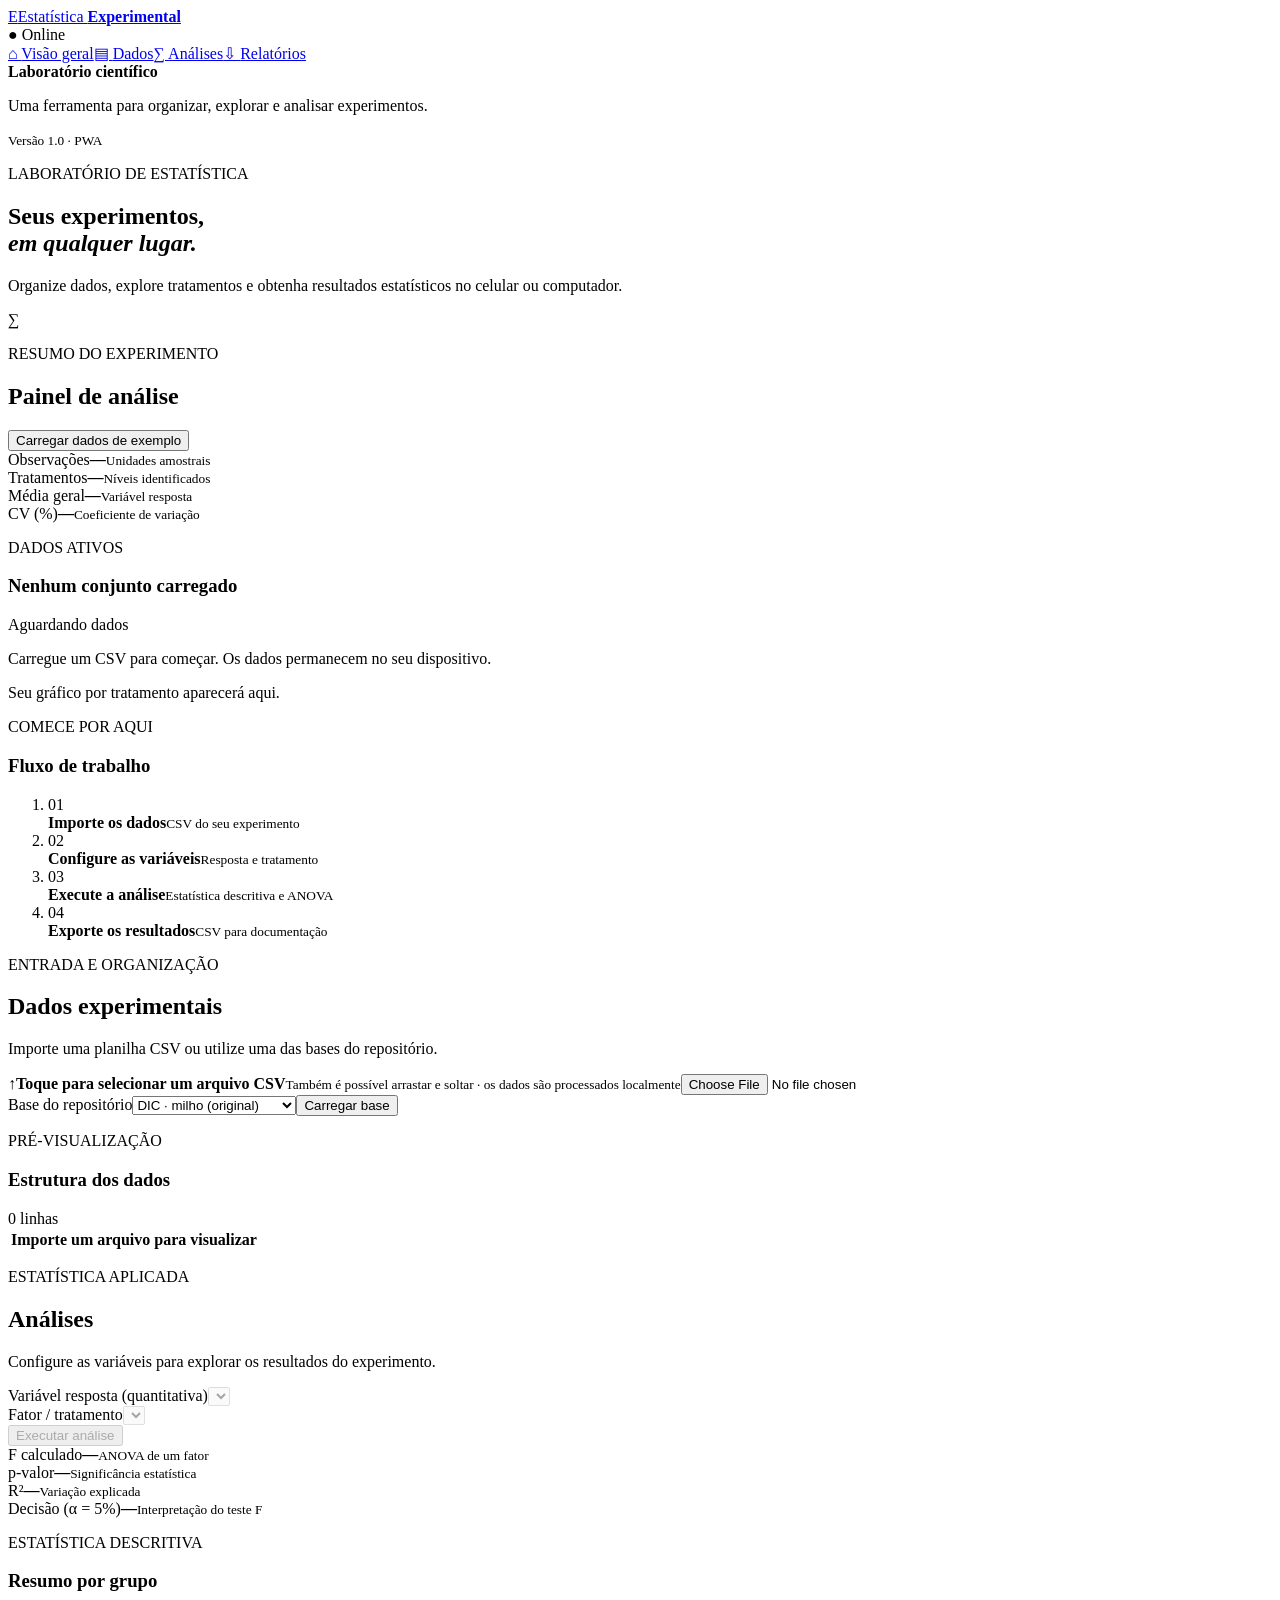
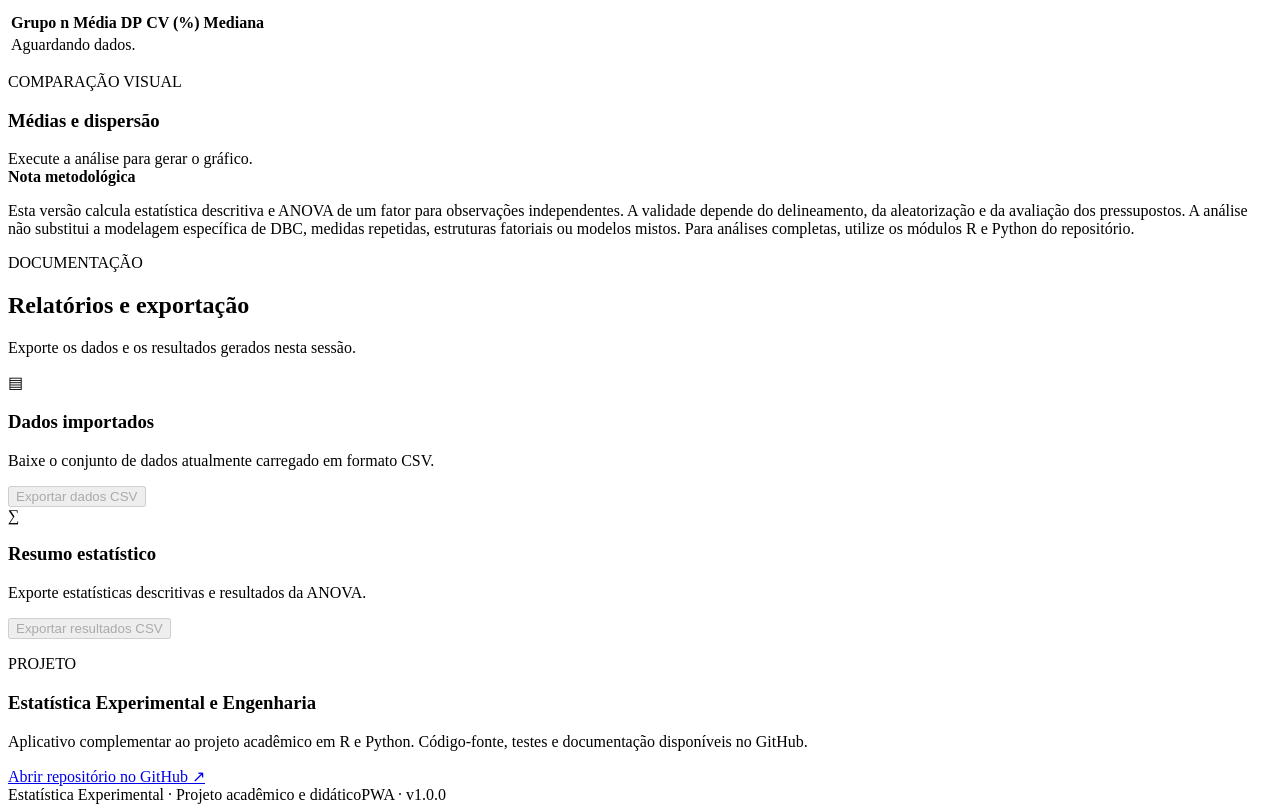
==== docs/app/index.html @ d33bf0b0 "feat(pwa): add Estatística Experimental mobile app" ====
<!doctype html>
<html lang="pt-BR">
<head>
<meta charset="utf-8"><meta name="viewport" content="width=device-width,initial-scale=1,viewport-fit=cover">
<meta name="theme-color" content="#101827"><meta name="description" content="Aplicativo de Estatística Experimental: dados, delineamentos, análises e relatórios.">
<link rel="manifest" href="manifest.webmanifest"><link rel="icon" href="icons/icon.svg" type="image/svg+xml"><link rel="apple-touch-icon" href="icons/icon.svg"><link rel="stylesheet" href="styles.css">
<title>Estatística Experimental</title>
</head>
<body>
<header class="topbar"><a class="brand" href="#inicio"><span class="brand-mark">E</span><span>Estatística <b>Experimental</b></span></a><div class="top-actions"><span id="connection" class="status">● Online</span><button id="installBtn" class="icon-btn" hidden aria-label="Instalar aplicativo">＋ Instalar</button></div></header>
<div class="app-shell">
<aside class="sidebar"><nav aria-label="Navegação principal"><a class="nav-link active" href="#inicio">⌂ <span>Visão geral</span></a><a class="nav-link" href="#dados">▤ <span>Dados</span></a><a class="nav-link" href="#analise">∑ <span>Análises</span></a><a class="nav-link" href="#relatorios">⇩ <span>Relatórios</span></a></nav><div class="sidebar-note"><b>Laboratório científico</b><p>Uma ferramenta para organizar, explorar e analisar experimentos.</p><small>Versão 1.0 · PWA</small></div></aside>
<main id="main">
<section id="inicio" class="page-section"><div class="welcome"><div><p class="eyebrow">LABORATÓRIO DE ESTATÍSTICA</p><h1>Seus experimentos,<br><em>em qualquer lugar.</em></h1><p class="muted">Organize dados, explore tratamentos e obtenha resultados estatísticos no celular ou computador.</p></div><div class="welcome-art" aria-hidden="true">∑</div></div>
<div class="section-heading"><div><p class="eyebrow">RESUMO DO EXPERIMENTO</p><h2>Painel de análise</h2></div><button class="button secondary" id="loadExample">Carregar dados de exemplo</button></div>
<div class="metric-grid"><article class="metric"><span>Observações</span><strong id="mN">—</strong><small>Unidades amostrais</small></article><article class="metric"><span>Tratamentos</span><strong id="mGroups">—</strong><small>Níveis identificados</small></article><article class="metric"><span>Média geral</span><strong id="mMean">—</strong><small>Variável resposta</small></article><article class="metric"><span>CV (%)</span><strong id="mCv">—</strong><small>Coeficiente de variação</small></article></div>
<div class="content-grid"><article class="panel"><div class="panel-head"><div><p class="eyebrow">DADOS ATIVOS</p><h3 id="datasetTitle">Nenhum conjunto carregado</h3></div><span class="pill" id="datasetTag">Aguardando dados</span></div><p class="muted" id="datasetDescription">Carregue um CSV para começar. Os dados permanecem no seu dispositivo.</p><div class="mini-chart" id="overviewChart"><div class="empty-state">Seu gráfico por tratamento aparecerá aqui.</div></div></article><article class="panel quick-panel"><p class="eyebrow">COMECE POR AQUI</p><h3>Fluxo de trabalho</h3><ol class="steps"><li><span>01</span><div><b>Importe os dados</b><small>CSV do seu experimento</small></div></li><li><span>02</span><div><b>Configure as variáveis</b><small>Resposta e tratamento</small></div></li><li><span>03</span><div><b>Execute a análise</b><small>Estatística descritiva e ANOVA</small></div></li><li><span>04</span><div><b>Exporte os resultados</b><small>CSV para documentação</small></div></li></ol></article></div>
</section>
<section id="dados" class="page-section"><div class="section-heading"><div><p class="eyebrow">ENTRADA E ORGANIZAÇÃO</p><h2>Dados experimentais</h2><p class="muted">Importe uma planilha CSV ou utilize uma das bases do repositório.</p></div></div>
<div class="panel import-panel"><label class="dropzone" for="fileInput"><span class="upload-icon">↑</span><b>Toque para selecionar um arquivo CSV</b><small>Também é possível arrastar e soltar · os dados são processados localmente</small><input id="fileInput" type="file" accept=".csv,text/csv"></label><div class="source-row"><label for="sourceSelect">Base do repositório</label><select id="sourceSelect"><option value="../data/raw/dic_milho.csv">DIC · milho (original)</option><option value="../dados.csv">Dados de aula (original)</option></select><button id="loadSource" class="button secondary">Carregar base</button></div></div>
<div class="panel"><div class="panel-head"><div><p class="eyebrow">PRÉ-VISUALIZAÇÃO</p><h3>Estrutura dos dados</h3></div><span class="pill" id="rowCount">0 linhas</span></div><div class="table-wrap"><table id="dataTable"><thead><tr><th>Importe um arquivo para visualizar</th></tr></thead><tbody></tbody></table></div></div></section>
<section id="analise" class="page-section"><div class="section-heading"><div><p class="eyebrow">ESTATÍSTICA APLICADA</p><h2>Análises</h2><p class="muted">Configure as variáveis para explorar os resultados do experimento.</p></div></div>
<div class="panel config-panel"><div class="field"><label for="responseSelect">Variável resposta (quantitativa)</label><select id="responseSelect" disabled></select></div><div class="field"><label for="groupSelect">Fator / tratamento</label><select id="groupSelect" disabled></select></div><button id="runAnalysis" class="button primary" disabled>Executar análise</button></div>
<div class="metric-grid analysis-metrics"><article class="metric"><span>F calculado</span><strong id="aF">—</strong><small>ANOVA de um fator</small></article><article class="metric"><span>p-valor</span><strong id="aP">—</strong><small>Significância estatística</small></article><article class="metric"><span>R²</span><strong id="aR2">—</strong><small>Variação explicada</small></article><article class="metric"><span>Decisão (α = 5%)</span><strong id="aDecision">—</strong><small>Interpretação do teste F</small></article></div>
<div class="content-grid"><article class="panel"><p class="eyebrow">ESTATÍSTICA DESCRITIVA</p><h3>Resumo por grupo</h3><div class="table-wrap"><table id="summaryTable"><thead><tr><th>Grupo</th><th>n</th><th>Média</th><th>DP</th><th>CV (%)</th><th>Mediana</th></tr></thead><tbody><tr><td colspan="6">Aguardando dados.</td></tr></tbody></table></div></article><article class="panel"><p class="eyebrow">COMPARAÇÃO VISUAL</p><h3>Médias e dispersão</h3><div id="analysisChart" class="bar-chart"><div class="empty-state">Execute a análise para gerar o gráfico.</div></div></article></div>
<div class="panel note-panel"><b>Nota metodológica</b><p>Esta versão calcula estatística descritiva e ANOVA de um fator para observações independentes. A validade depende do delineamento, da aleatorização e da avaliação dos pressupostos. A análise não substitui a modelagem específica de DBC, medidas repetidas, estruturas fatoriais ou modelos mistos. Para análises completas, utilize os módulos R e Python do repositório.</p></div></section>
<section id="relatorios" class="page-section"><div class="section-heading"><div><p class="eyebrow">DOCUMENTAÇÃO</p><h2>Relatórios e exportação</h2><p class="muted">Exporte os dados e os resultados gerados nesta sessão.</p></div></div><div class="report-grid"><article class="panel"><span class="report-icon">▤</span><h3>Dados importados</h3><p class="muted">Baixe o conjunto de dados atualmente carregado em formato CSV.</p><button id="exportData" class="button secondary" disabled>Exportar dados CSV</button></article><article class="panel"><span class="report-icon">∑</span><h3>Resumo estatístico</h3><p class="muted">Exporte estatísticas descritivas e resultados da ANOVA.</p><button id="exportSummary" class="button secondary" disabled>Exportar resultados CSV</button></article></div><div class="panel"><p class="eyebrow">PROJETO</p><h3>Estatística Experimental e Engenharia</h3><p class="muted">Aplicativo complementar ao projeto acadêmico em R e Python. Código-fonte, testes e documentação disponíveis no GitHub.</p><a class="text-link" href="https://github.com/iamdatagabs/EstatisticaExperimentalUEPG" target="_blank" rel="noreferrer">Abrir repositório no GitHub ↗</a></div></section>
<footer><span>Estatística Experimental · Projeto acadêmico e didático</span><span id="appVersion">PWA · v1.0.0</span></footer>
</main></div>
<div id="toast" role="status" aria-live="polite"></div>
<script src="app.js"></script>
</body></html>
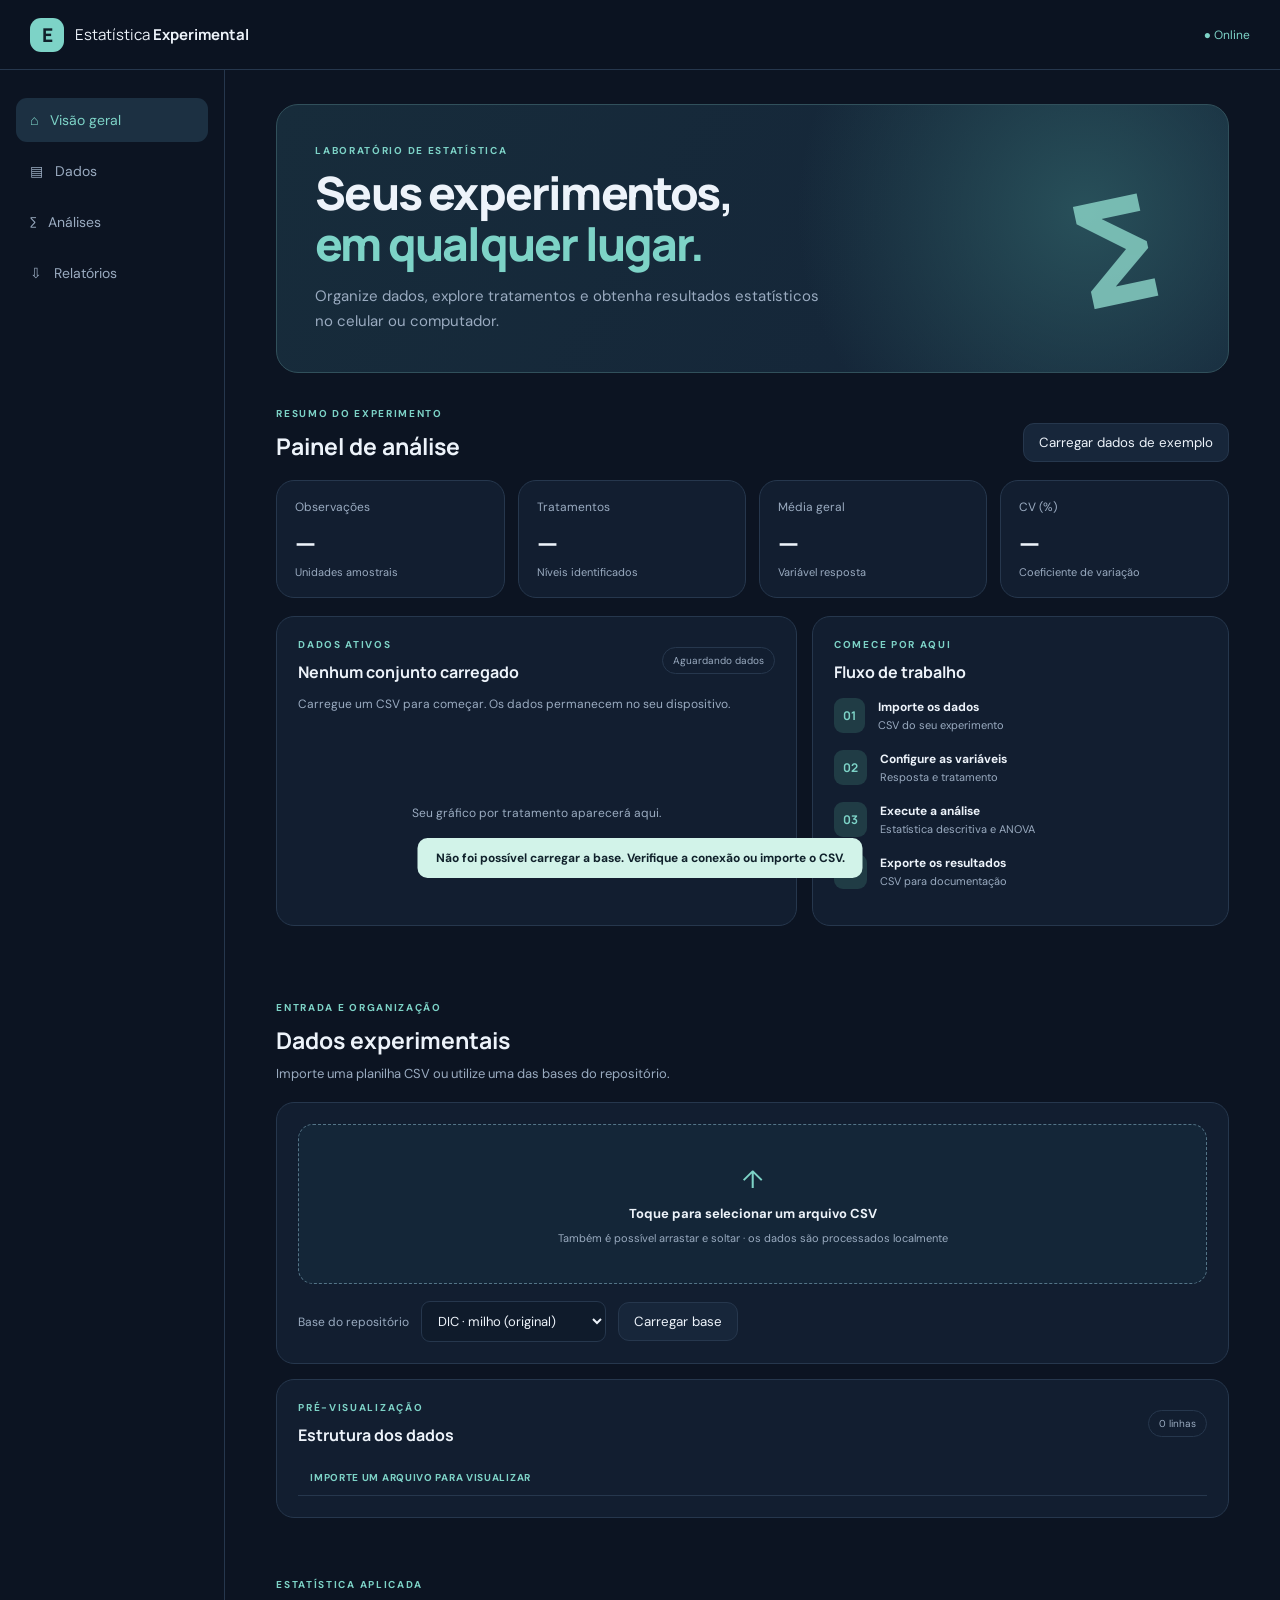
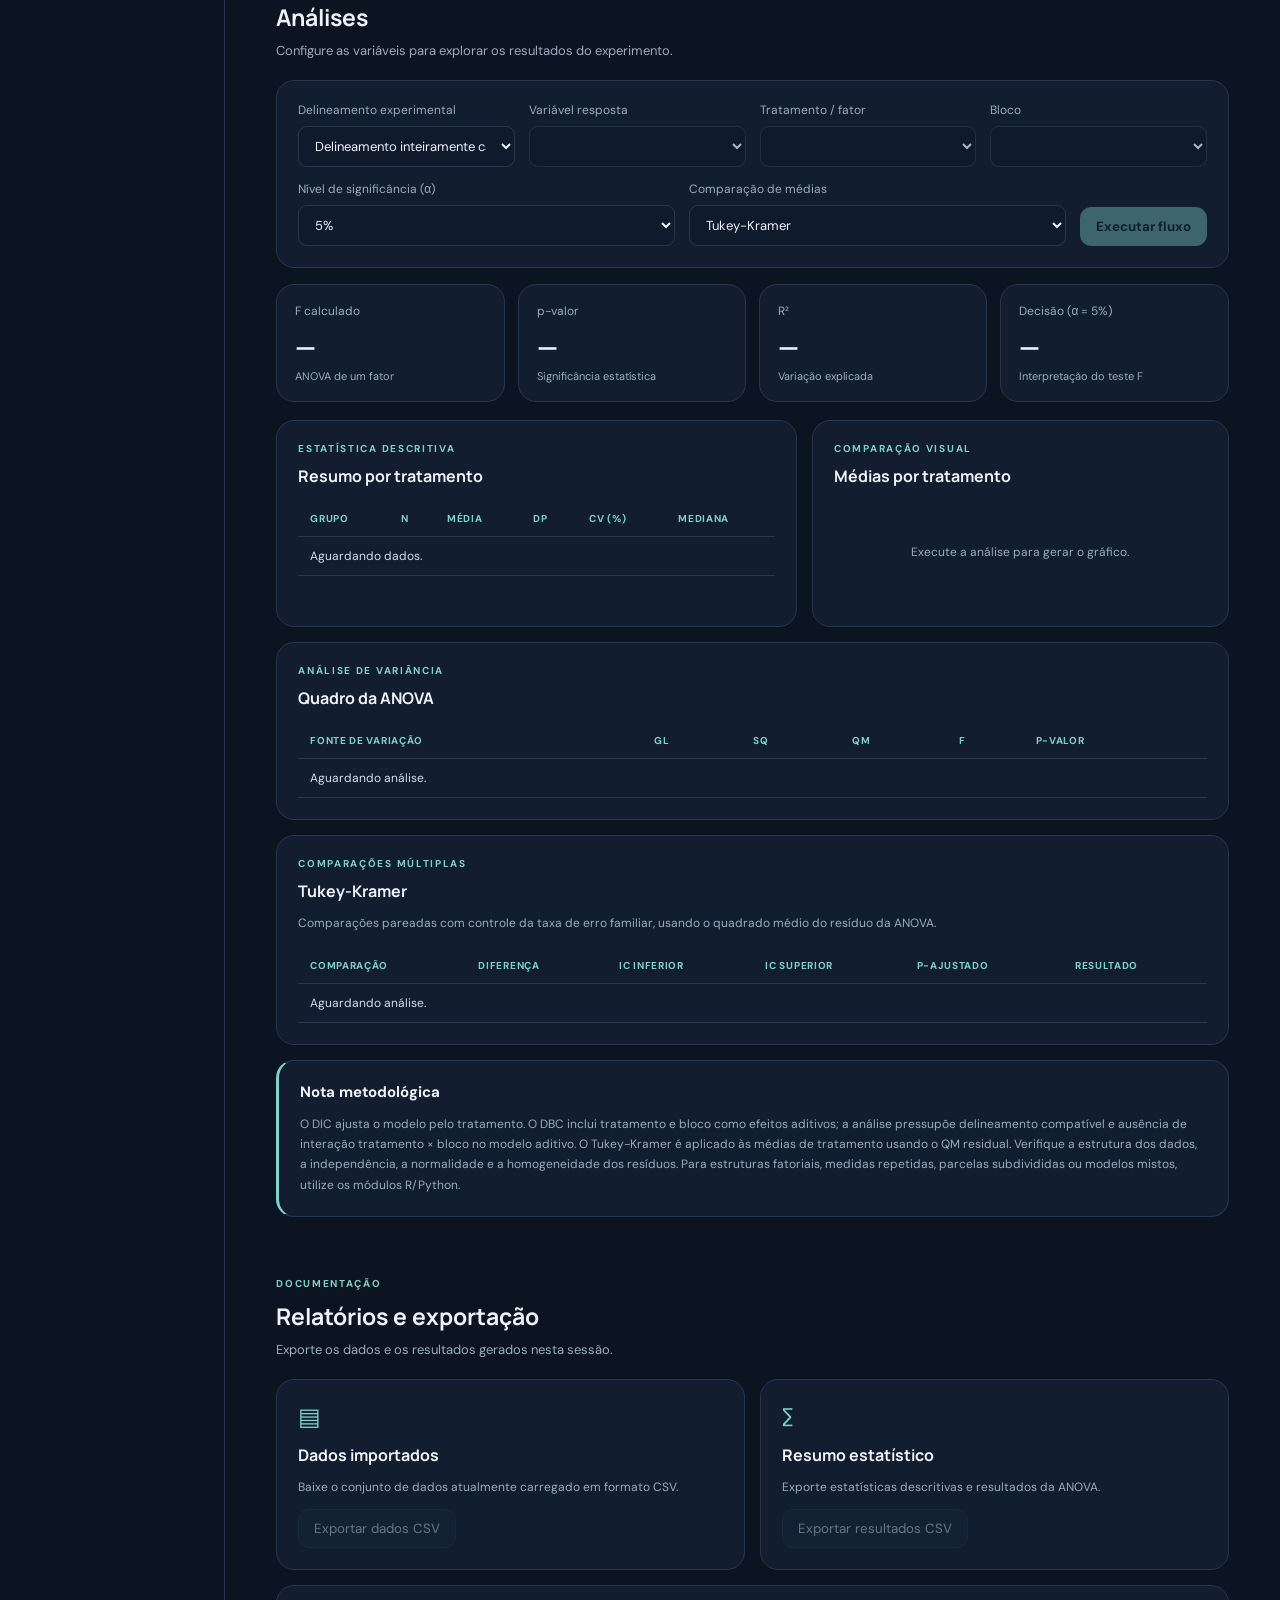
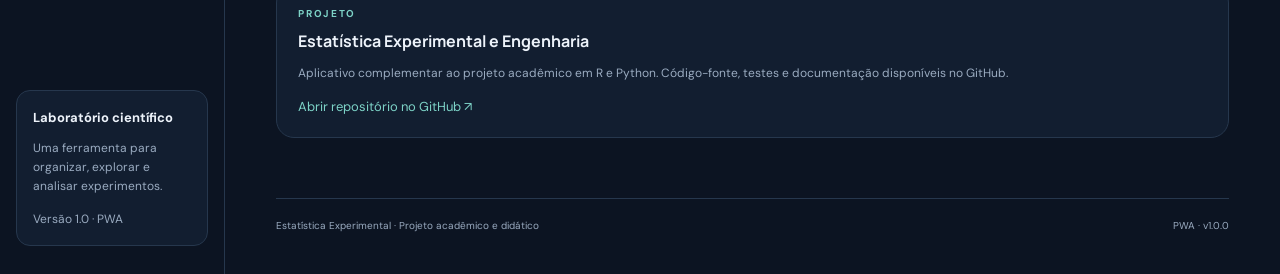
==== commit af57a7bb: "feat(pwa): add DIC and DBC analysis workflow" ====
--- a/docs/app/index.html
+++ b/docs/app/index.html
@@ -20,10 +20,19 @@
 <div class="panel import-panel"><label class="dropzone" for="fileInput"><span class="upload-icon">↑</span><b>Toque para selecionar um arquivo CSV</b><small>Também é possível arrastar e soltar · os dados são processados localmente</small><input id="fileInput" type="file" accept=".csv,text/csv"></label><div class="source-row"><label for="sourceSelect">Base do repositório</label><select id="sourceSelect"><option value="../data/raw/dic_milho.csv">DIC · milho (original)</option><option value="../dados.csv">Dados de aula (original)</option></select><button id="loadSource" class="button secondary">Carregar base</button></div></div>
 <div class="panel"><div class="panel-head"><div><p class="eyebrow">PRÉ-VISUALIZAÇÃO</p><h3>Estrutura dos dados</h3></div><span class="pill" id="rowCount">0 linhas</span></div><div class="table-wrap"><table id="dataTable"><thead><tr><th>Importe um arquivo para visualizar</th></tr></thead><tbody></tbody></table></div></div></section>
 <section id="analise" class="page-section"><div class="section-heading"><div><p class="eyebrow">ESTATÍSTICA APLICADA</p><h2>Análises</h2><p class="muted">Configure as variáveis para explorar os resultados do experimento.</p></div></div>
-<div class="panel config-panel"><div class="field"><label for="responseSelect">Variável resposta (quantitativa)</label><select id="responseSelect" disabled></select></div><div class="field"><label for="groupSelect">Fator / tratamento</label><select id="groupSelect" disabled></select></div><button id="runAnalysis" class="button primary" disabled>Executar análise</button></div>
+<div class="panel config-panel workflow-config">
+<div class="field"><label for="designSelect">Delineamento experimental</label><select id="designSelect"><option value="DIC">Delineamento inteiramente casualizado (DIC)</option><option value="DBC">Delineamento em blocos casualizados (DBC)</option></select></div>
+<div class="field"><label for="responseSelect">Variável resposta</label><select id="responseSelect" disabled></select></div>
+<div class="field"><label for="groupSelect">Tratamento / fator</label><select id="groupSelect" disabled></select></div>
+<div class="field" id="blockField" hidden><label for="blockSelect">Bloco</label><select id="blockSelect" disabled></select></div>
+<div class="field"><label for="alphaSelect">Nível de significância (α)</label><select id="alphaSelect"><option value="0.05">5%</option><option value="0.01">1%</option><option value="0.10">10%</option></select></div>
+<div class="field"><label for="comparisonSelect">Comparação de médias</label><select id="comparisonSelect"><option value="tukey">Tukey-Kramer</option><option value="none">Não realizar</option></select></div>
+<button id="runAnalysis" class="button primary" disabled>Executar fluxo</button></div>
 <div class="metric-grid analysis-metrics"><article class="metric"><span>F calculado</span><strong id="aF">—</strong><small>ANOVA de um fator</small></article><article class="metric"><span>p-valor</span><strong id="aP">—</strong><small>Significância estatística</small></article><article class="metric"><span>R²</span><strong id="aR2">—</strong><small>Variação explicada</small></article><article class="metric"><span>Decisão (α = 5%)</span><strong id="aDecision">—</strong><small>Interpretação do teste F</small></article></div>
-<div class="content-grid"><article class="panel"><p class="eyebrow">ESTATÍSTICA DESCRITIVA</p><h3>Resumo por grupo</h3><div class="table-wrap"><table id="summaryTable"><thead><tr><th>Grupo</th><th>n</th><th>Média</th><th>DP</th><th>CV (%)</th><th>Mediana</th></tr></thead><tbody><tr><td colspan="6">Aguardando dados.</td></tr></tbody></table></div></article><article class="panel"><p class="eyebrow">COMPARAÇÃO VISUAL</p><h3>Médias e dispersão</h3><div id="analysisChart" class="bar-chart"><div class="empty-state">Execute a análise para gerar o gráfico.</div></div></article></div>
-<div class="panel note-panel"><b>Nota metodológica</b><p>Esta versão calcula estatística descritiva e ANOVA de um fator para observações independentes. A validade depende do delineamento, da aleatorização e da avaliação dos pressupostos. A análise não substitui a modelagem específica de DBC, medidas repetidas, estruturas fatoriais ou modelos mistos. Para análises completas, utilize os módulos R e Python do repositório.</p></div></section>
+<div class="content-grid"><article class="panel"><p class="eyebrow">ESTATÍSTICA DESCRITIVA</p><h3>Resumo por tratamento</h3><div class="table-wrap"><table id="summaryTable"><thead><tr><th>Grupo</th><th>n</th><th>Média</th><th>DP</th><th>CV (%)</th><th>Mediana</th></tr></thead><tbody><tr><td colspan="6">Aguardando dados.</td></tr></tbody></table></div></article><article class="panel"><p class="eyebrow">COMPARAÇÃO VISUAL</p><h3>Médias por tratamento</h3><div id="analysisChart" class="bar-chart"><div class="empty-state">Execute a análise para gerar o gráfico.</div></div></article></div>
+<div class="panel"><p class="eyebrow">ANÁLISE DE VARIÂNCIA</p><h3>Quadro da ANOVA</h3><div class="table-wrap"><table id="anovaTable"><thead><tr><th>Fonte de variação</th><th>GL</th><th>SQ</th><th>QM</th><th>F</th><th>p-valor</th></tr></thead><tbody><tr><td colspan="6">Aguardando análise.</td></tr></tbody></table></div></div>
+<div class="panel"><p class="eyebrow">COMPARAÇÕES MÚLTIPLAS</p><h3>Tukey-Kramer</h3><p class="muted">Comparações pareadas com controle da taxa de erro familiar, usando o quadrado médio do resíduo da ANOVA.</p><div class="table-wrap"><table id="tukeyTable"><thead><tr><th>Comparação</th><th>Diferença</th><th>IC inferior</th><th>IC superior</th><th>p-ajustado</th><th>Resultado</th></tr></thead><tbody><tr><td colspan="6">Aguardando análise.</td></tr></tbody></table></div></div>
+<div class="panel note-panel"><b>Nota metodológica</b><p>O DIC ajusta o modelo pelo tratamento. O DBC inclui tratamento e bloco como efeitos aditivos; a análise pressupõe delineamento compatível e ausência de interação tratamento × bloco no modelo aditivo. O Tukey-Kramer é aplicado às médias de tratamento usando o QM residual. Verifique a estrutura dos dados, a independência, a normalidade e a homogeneidade dos resíduos. Para estruturas fatoriais, medidas repetidas, parcelas subdivididas ou modelos mistos, utilize os módulos R/Python.</p></div></section>
 <section id="relatorios" class="page-section"><div class="section-heading"><div><p class="eyebrow">DOCUMENTAÇÃO</p><h2>Relatórios e exportação</h2><p class="muted">Exporte os dados e os resultados gerados nesta sessão.</p></div></div><div class="report-grid"><article class="panel"><span class="report-icon">▤</span><h3>Dados importados</h3><p class="muted">Baixe o conjunto de dados atualmente carregado em formato CSV.</p><button id="exportData" class="button secondary" disabled>Exportar dados CSV</button></article><article class="panel"><span class="report-icon">∑</span><h3>Resumo estatístico</h3><p class="muted">Exporte estatísticas descritivas e resultados da ANOVA.</p><button id="exportSummary" class="button secondary" disabled>Exportar resultados CSV</button></article></div><div class="panel"><p class="eyebrow">PROJETO</p><h3>Estatística Experimental e Engenharia</h3><p class="muted">Aplicativo complementar ao projeto acadêmico em R e Python. Código-fonte, testes e documentação disponíveis no GitHub.</p><a class="text-link" href="https://github.com/iamdatagabs/EstatisticaExperimentalUEPG" target="_blank" rel="noreferrer">Abrir repositório no GitHub ↗</a></div></section>
 <footer><span>Estatística Experimental · Projeto acadêmico e didático</span><span id="appVersion">PWA · v1.0.0</span></footer>
 </main></div>
--- a/docs/app/styles.css
+++ b/docs/app/styles.css
@@ -0,0 +1,5 @@
+@import url('https://fonts.googleapis.com/css2?family=DM+Sans:wght@400;500;600;700&family=Manrope:wght@400;500;600;700;800&display=swap');
+:root{color-scheme:dark;--bg:#0c1422;--surface:#121e30;--surface2:#17263a;--line:#26374d;--text:#edf3fa;--muted:#9aabc0;--accent:#7dd3c7;--accent2:#b5e6db;--blue:#8cb8ff;--radius:18px;font-family:'DM Sans',sans-serif}*{box-sizing:border-box}html{scroll-behavior:smooth;scroll-padding-top:90px}body{margin:0;background:var(--bg);color:var(--text);font-size:15px}.topbar{height:70px;position:sticky;top:0;z-index:10;display:flex;align-items:center;justify-content:space-between;padding:0 30px;background:#0c1422ed;border-bottom:1px solid var(--line);backdrop-filter:blur(16px)}.brand{display:flex;align-items:center;gap:11px;color:var(--text);text-decoration:none;font-family:Manrope,sans-serif;font-size:15px}.brand-mark{display:grid;place-items:center;width:34px;height:34px;border-radius:11px;background:var(--accent);color:#10212b;font-weight:800;font-size:19px}.top-actions{display:flex;align-items:center;gap:14px}.status{font-size:12px;color:var(--accent)}.icon-btn,.button{border:1px solid var(--line);border-radius:11px;padding:10px 15px;font:600 13px inherit;cursor:pointer;color:var(--text);background:var(--surface2)}.app-shell{max-width:1440px;margin:auto;display:grid;grid-template-columns:225px minmax(0,1fr);min-height:calc(100vh - 70px)}.sidebar{border-right:1px solid var(--line);padding:28px 16px;display:flex;flex-direction:column;justify-content:space-between}.sidebar nav{display:grid;gap:7px}.nav-link{padding:13px 14px;color:var(--muted);text-decoration:none;border-radius:11px;display:flex;gap:12px;align-items:center;font-size:14px}.nav-link.active,.nav-link:hover{background:#1c3042;color:var(--accent)}.sidebar-note{padding:16px;border:1px solid var(--line);border-radius:14px;background:var(--surface)}.sidebar-note p,.sidebar-note small{color:var(--muted);font-size:12px;line-height:1.6}.sidebar-note b{font-size:13px}main{padding:34px clamp(18px,4vw,54px) 22px;min-width:0}.page-section{margin-bottom:60px}.welcome{padding:34px 38px;border:1px solid #31505b;border-radius:22px;background:radial-gradient(circle at 85% 40%,#28505a 0,transparent 35%),linear-gradient(120deg,#172c3b,#142438);display:flex;justify-content:space-between;align-items:center;overflow:hidden;min-height:230px}.eyebrow{font-size:10px;letter-spacing:1.7px;font-weight:700;color:var(--accent);margin:0 0 10px}.welcome h1{font:800 clamp(30px,4vw,46px)/1.12 Manrope,sans-serif;margin:0 0 14px;letter-spacing:-1.8px}.welcome h1 em{font-style:normal;color:var(--accent)}.muted{color:var(--muted);line-height:1.65}.welcome .muted{max-width:520px;margin:0}.welcome-art{font:800 145px Manrope;color:#8dd7ca;opacity:.8;transform:rotate(-12deg);padding:0 35px}.section-heading{display:flex;align-items:end;justify-content:space-between;gap:15px;margin:34px 0 18px}.section-heading h2{font:700 23px Manrope;margin:0}.section-heading p.muted{margin:7px 0 0;font-size:13px}.metric-grid{display:grid;grid-template-columns:repeat(4,minmax(0,1fr));gap:13px;margin-bottom:18px}.metric,.panel{border:1px solid var(--line);border-radius:var(--radius);background:var(--surface)}.metric{padding:18px}.metric span,.metric small{display:block;color:var(--muted);font-size:12px}.metric strong{display:block;font:700 27px Manrope;margin:9px 0 4px;overflow-wrap:anywhere}.metric small{font-size:11px}.content-grid{display:grid;grid-template-columns:1.25fr 1fr;gap:15px}.panel{padding:21px;margin-bottom:15px;min-width:0}.panel h3{font:700 16px Manrope;margin:0 0 12px}.panel-head{display:flex;justify-content:space-between;align-items:center;gap:12px}.panel-head h3{margin:0}.pill{white-space:nowrap;border:1px solid var(--line);border-radius:30px;padding:6px 10px;font-size:10px;color:var(--muted)}.panel .muted{font-size:12px}.mini-chart{min-height:155px;display:flex;align-items:end;gap:14px;padding:18px 8px 0}.empty-state{width:100%;align-self:center;text-align:center;color:var(--muted);font-size:12px;padding:35px 10px}.steps{padding:0;list-style:none;display:grid;gap:17px}.steps li{display:flex;align-items:center;gap:13px}.steps li>span{font:700 12px Manrope;color:var(--accent);background:#203c45;padding:9px;border-radius:9px}.steps b,.steps small{display:block}.steps b{font-size:12px}.steps small{font-size:11px;color:var(--muted);margin-top:3px}.button{font-family:'DM Sans',sans-serif;transition:.2s}.button:hover,.icon-btn:hover{border-color:var(--accent);transform:translateY(-1px)}.button.primary{background:var(--accent);color:#10212b;border-color:var(--accent);font-weight:700}.button.secondary{background:var(--surface2)}.button:disabled{opacity:.4;cursor:not-allowed;transform:none}.dropzone{border:1px dashed #547487;border-radius:15px;min-height:160px;display:flex;flex-direction:column;align-items:center;justify-content:center;gap:9px;text-align:center;cursor:pointer;background:#142638}.dropzone b{font-size:13px}.dropzone small{color:var(--muted);font-size:11px}.upload-icon{font-size:25px;color:var(--accent)}.dropzone input{display:none}.source-row{display:flex;align-items:center;gap:12px;margin-top:17px;flex-wrap:wrap}.source-row label,.field label{font-size:12px;color:var(--muted)}select{background:#0f1b2b;color:var(--text);border:1px solid var(--line);padding:10px 12px;border-radius:9px;font:13px 'DM Sans';min-width:180px}.table-wrap{overflow:auto;margin-top:14px}table{border-collapse:collapse;width:100%;font-size:12px;white-space:nowrap}th,td{text-align:left;padding:11px 12px;border-bottom:1px solid var(--line)}th{color:var(--accent);font-size:10px;text-transform:uppercase;letter-spacing:.7px}td{color:#d5dfeb}.config-panel{display:flex;align-items:end;gap:14px;flex-wrap:wrap}.field{display:grid;gap:8px;flex:1;min-width:180px}.analysis-metrics{margin-top:16px}.bar-chart{display:grid;gap:13px;padding:10px 0}.bar-row{display:grid;grid-template-columns:45px 1fr 55px;align-items:center;gap:9px;font-size:11px}.bar-track{height:10px;border-radius:20px;background:#24374b;overflow:hidden}.bar-fill{height:100%;background:linear-gradient(90deg,#5ca99f,#a4e1d4);border-radius:20px}.note-panel{border-left:3px solid var(--accent)}.note-panel p{color:var(--muted);font-size:12px;line-height:1.7;margin-bottom:0}.report-grid{display:grid;grid-template-columns:1fr 1fr;gap:15px}.report-icon{font-size:24px;color:var(--accent);display:block;margin-bottom:12px}.text-link{color:var(--accent);font-size:13px;text-decoration:none}.text-link:hover{text-decoration:underline}footer{display:flex;justify-content:space-between;gap:12px;color:var(--muted);font-size:10px;padding:20px 0;border-top:1px solid var(--line)}#toast{position:fixed;bottom:22px;left:50%;transform:translate(-50%,20px);opacity:0;pointer-events:none;background:#d2f3e9;color:#10212b;padding:12px 18px;border-radius:10px;font-size:12px;font-weight:700;transition:.25s;z-index:20;max-width:90vw}#toast.show{opacity:1;transform:translate(-50%,0)}
+@media(max-width:900px){.app-shell{grid-template-columns:1fr}.sidebar{position:fixed;z-index:9;bottom:0;left:0;right:0;padding:7px 12px calc(7px + env(safe-area-inset-bottom));border-right:0;border-top:1px solid var(--line);background:#0c1422ed;backdrop-filter:blur(14px)}.sidebar nav{display:flex;justify-content:space-around;gap:3px}.nav-link{flex:1;justify-content:center;flex-direction:column;gap:3px;padding:7px 3px;font-size:10px}.sidebar-note{display:none}main{padding:22px 18px 100px}.topbar{padding:0 17px}.welcome{padding:27px 24px}.welcome-art{font-size:90px;padding:0 5px}.section-heading{align-items:start;flex-direction:column}.metric-grid{grid-template-columns:repeat(2,minmax(0,1fr))}.content-grid{grid-template-columns:1fr}.page-section{margin-bottom:40px}}
+@media(max-width:520px){.topbar{height:60px}.brand{font-size:13px}.status{font-size:10px}.welcome{min-height:190px;padding:22px 18px}.welcome h1{font-size:29px}.welcome-art{font-size:65px}.metric{padding:14px}.metric strong{font-size:23px}.panel{padding:16px}.report-grid{grid-template-columns:1fr}.source-row{align-items:stretch}.source-row select{flex:1;min-width:0}.source-row .button{width:100%}.config-panel{align-items:stretch}.field{flex-basis:100%}.config-panel .button{width:100%}footer{flex-direction:column}.section-heading h2{font-size:21px}}
+@media(prefers-reduced-motion:reduce){*{scroll-behavior:auto!important;transition:none!important}}
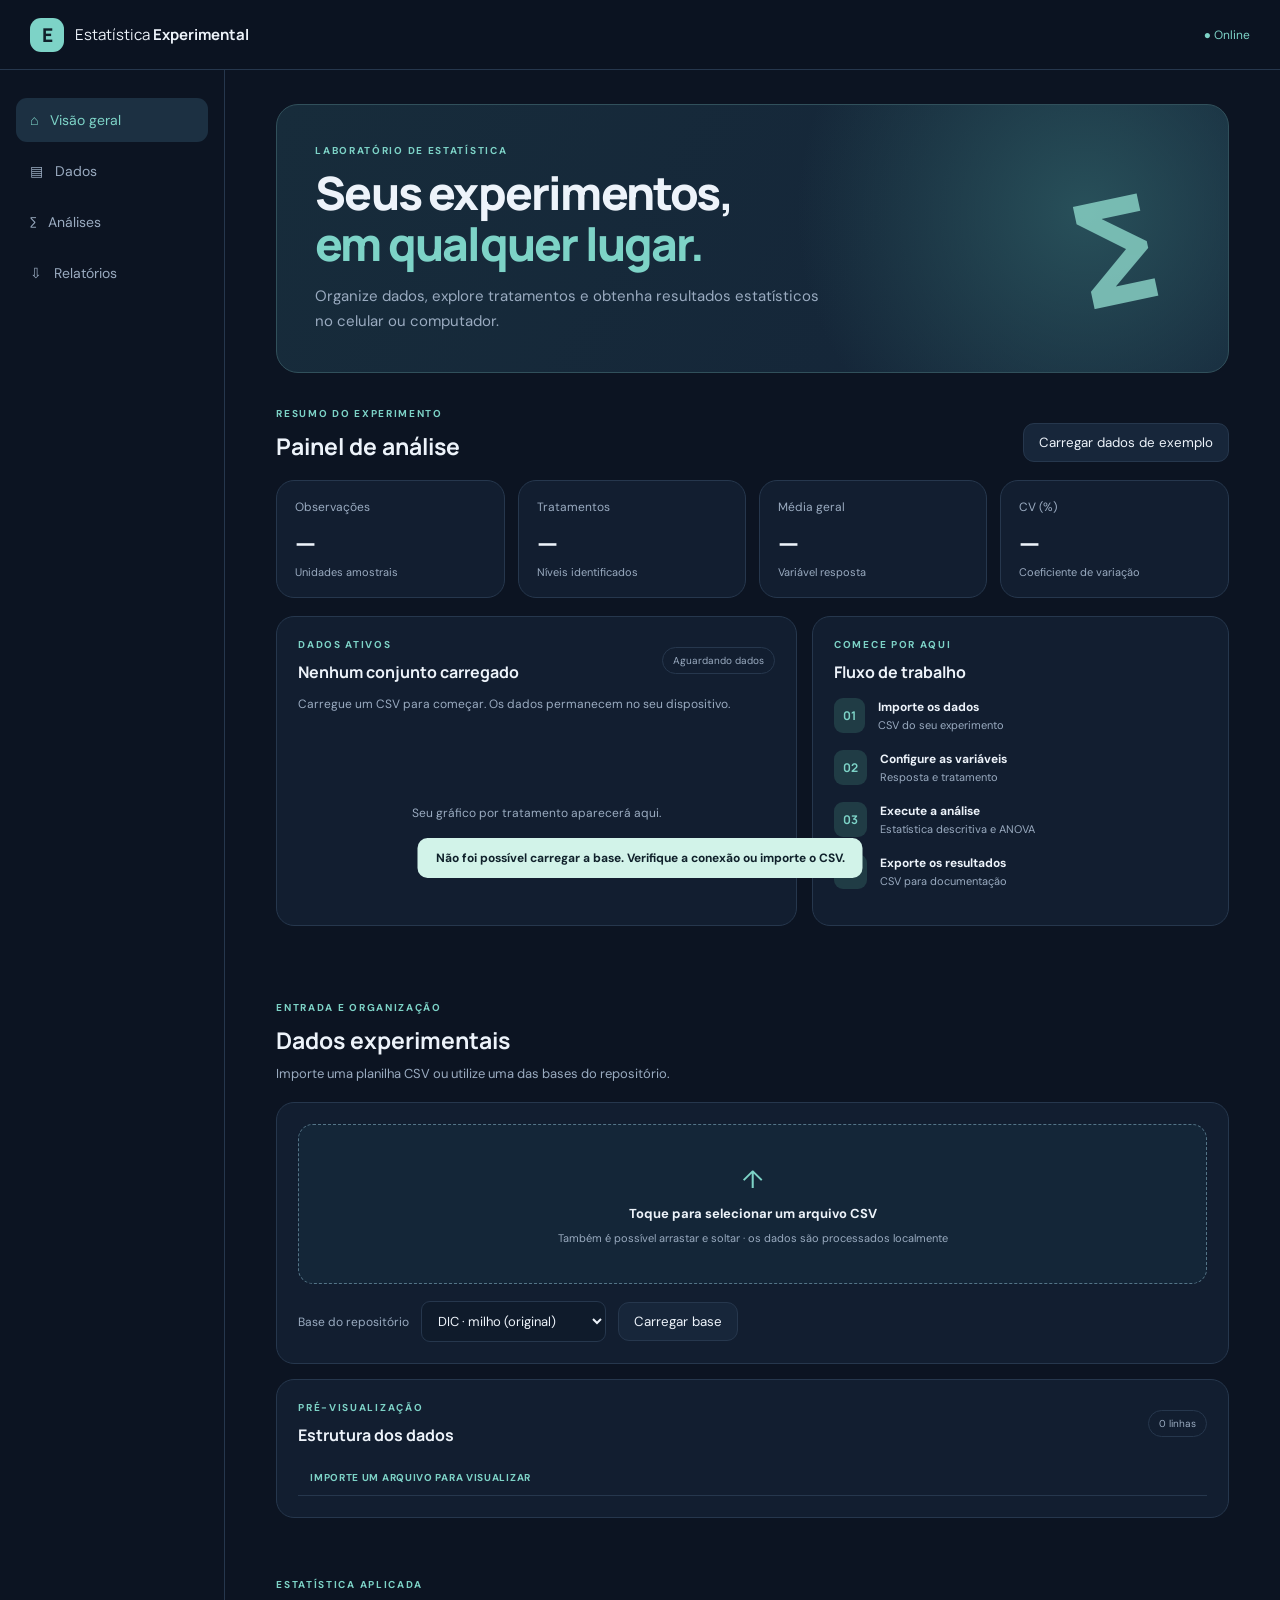
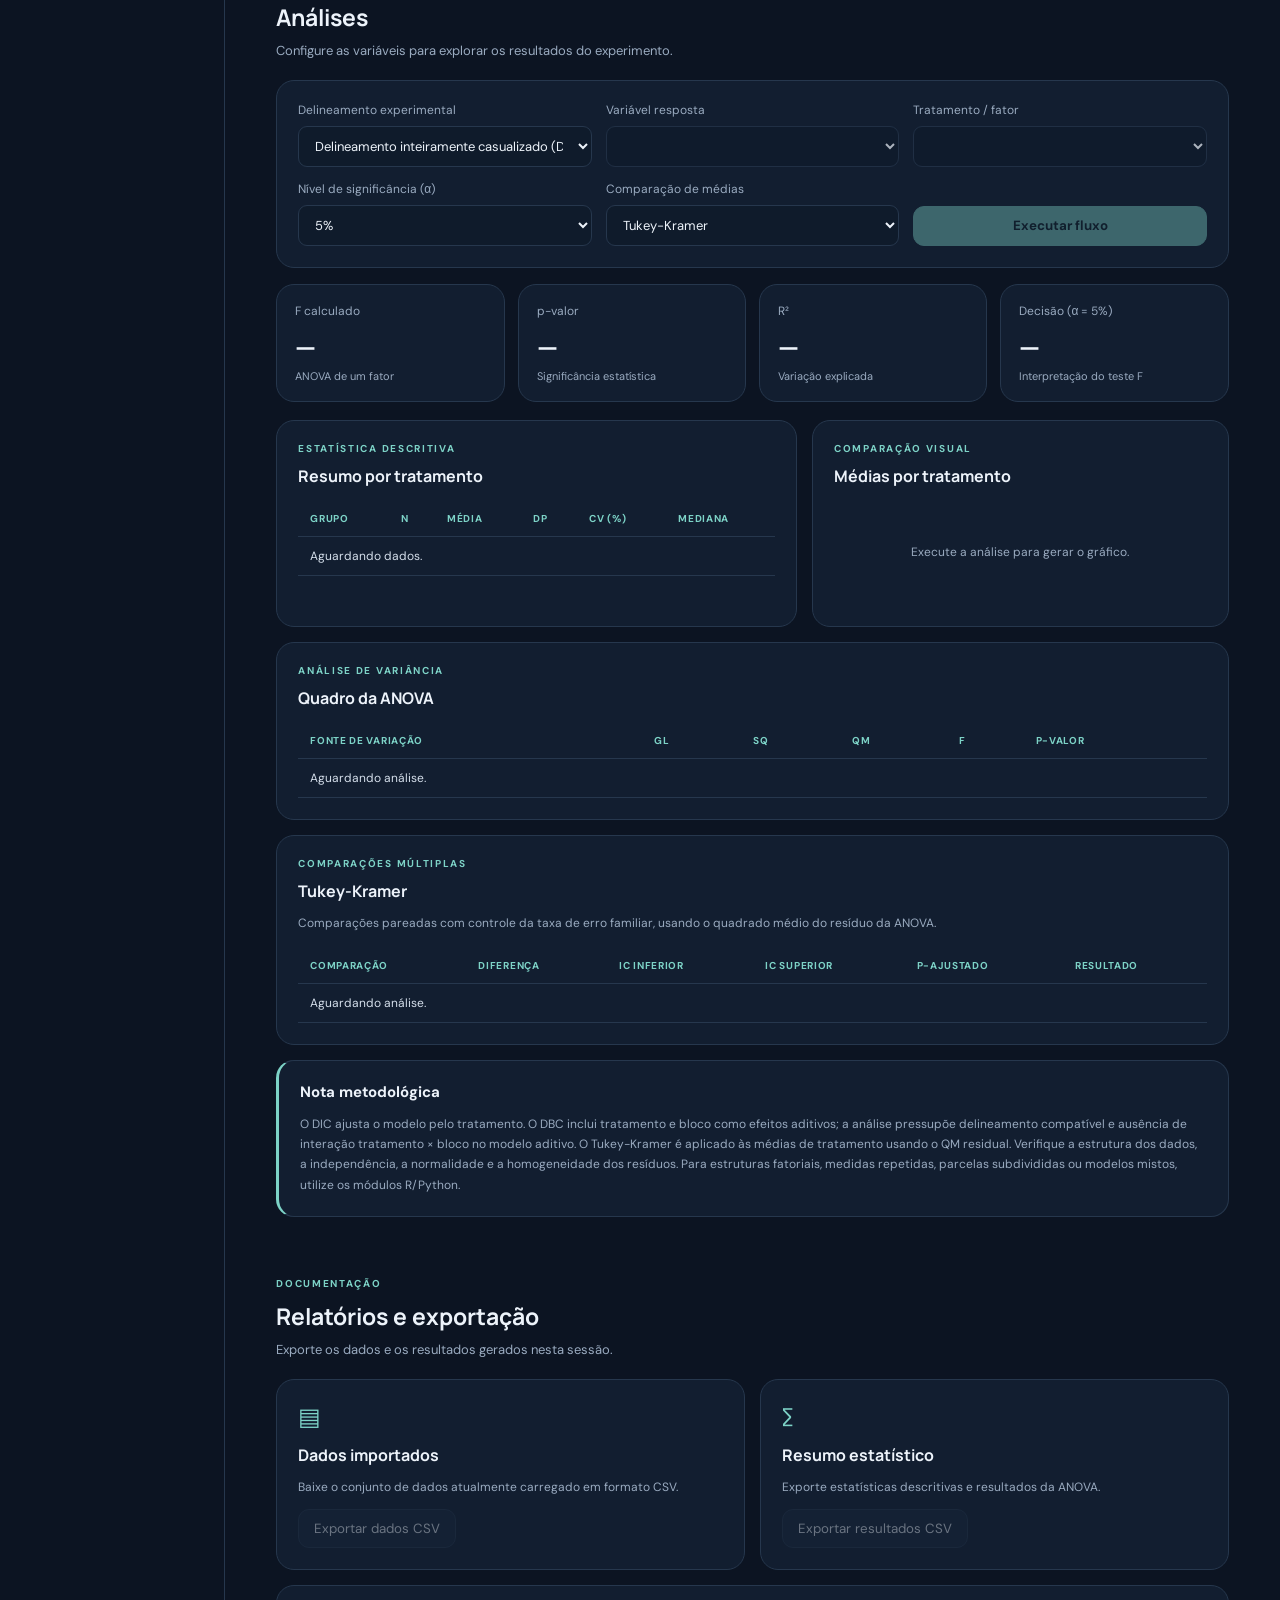
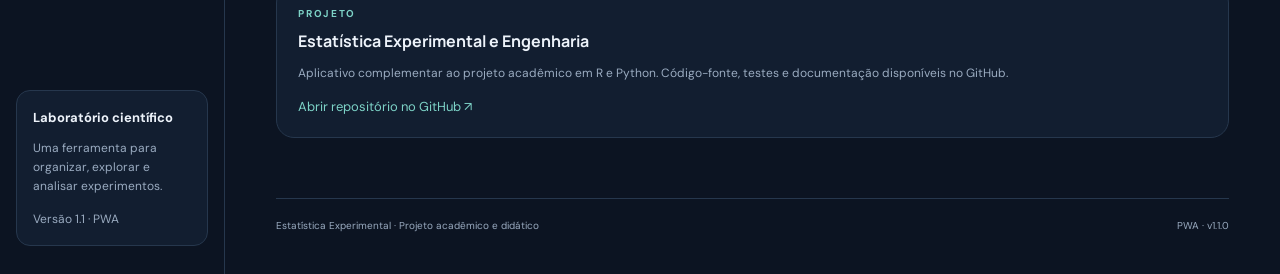
==== commit df1da967: "docs(pwa): update app version to 1.1" ====
--- a/docs/app/index.html
+++ b/docs/app/index.html
@@ -9,7 +9,7 @@
 <body>
 <header class="topbar"><a class="brand" href="#inicio"><span class="brand-mark">E</span><span>Estatística <b>Experimental</b></span></a><div class="top-actions"><span id="connection" class="status">● Online</span><button id="installBtn" class="icon-btn" hidden aria-label="Instalar aplicativo">＋ Instalar</button></div></header>
 <div class="app-shell">
-<aside class="sidebar"><nav aria-label="Navegação principal"><a class="nav-link active" href="#inicio">⌂ <span>Visão geral</span></a><a class="nav-link" href="#dados">▤ <span>Dados</span></a><a class="nav-link" href="#analise">∑ <span>Análises</span></a><a class="nav-link" href="#relatorios">⇩ <span>Relatórios</span></a></nav><div class="sidebar-note"><b>Laboratório científico</b><p>Uma ferramenta para organizar, explorar e analisar experimentos.</p><small>Versão 1.0 · PWA</small></div></aside>
+<aside class="sidebar"><nav aria-label="Navegação principal"><a class="nav-link active" href="#inicio">⌂ <span>Visão geral</span></a><a class="nav-link" href="#dados">▤ <span>Dados</span></a><a class="nav-link" href="#analise">∑ <span>Análises</span></a><a class="nav-link" href="#relatorios">⇩ <span>Relatórios</span></a></nav><div class="sidebar-note"><b>Laboratório científico</b><p>Uma ferramenta para organizar, explorar e analisar experimentos.</p><small>Versão 1.1 · PWA</small></div></aside>
 <main id="main">
 <section id="inicio" class="page-section"><div class="welcome"><div><p class="eyebrow">LABORATÓRIO DE ESTATÍSTICA</p><h1>Seus experimentos,<br><em>em qualquer lugar.</em></h1><p class="muted">Organize dados, explore tratamentos e obtenha resultados estatísticos no celular ou computador.</p></div><div class="welcome-art" aria-hidden="true">∑</div></div>
 <div class="section-heading"><div><p class="eyebrow">RESUMO DO EXPERIMENTO</p><h2>Painel de análise</h2></div><button class="button secondary" id="loadExample">Carregar dados de exemplo</button></div>
@@ -34,7 +34,7 @@
 <div class="panel"><p class="eyebrow">COMPARAÇÕES MÚLTIPLAS</p><h3>Tukey-Kramer</h3><p class="muted">Comparações pareadas com controle da taxa de erro familiar, usando o quadrado médio do resíduo da ANOVA.</p><div class="table-wrap"><table id="tukeyTable"><thead><tr><th>Comparação</th><th>Diferença</th><th>IC inferior</th><th>IC superior</th><th>p-ajustado</th><th>Resultado</th></tr></thead><tbody><tr><td colspan="6">Aguardando análise.</td></tr></tbody></table></div></div>
 <div class="panel note-panel"><b>Nota metodológica</b><p>O DIC ajusta o modelo pelo tratamento. O DBC inclui tratamento e bloco como efeitos aditivos; a análise pressupõe delineamento compatível e ausência de interação tratamento × bloco no modelo aditivo. O Tukey-Kramer é aplicado às médias de tratamento usando o QM residual. Verifique a estrutura dos dados, a independência, a normalidade e a homogeneidade dos resíduos. Para estruturas fatoriais, medidas repetidas, parcelas subdivididas ou modelos mistos, utilize os módulos R/Python.</p></div></section>
 <section id="relatorios" class="page-section"><div class="section-heading"><div><p class="eyebrow">DOCUMENTAÇÃO</p><h2>Relatórios e exportação</h2><p class="muted">Exporte os dados e os resultados gerados nesta sessão.</p></div></div><div class="report-grid"><article class="panel"><span class="report-icon">▤</span><h3>Dados importados</h3><p class="muted">Baixe o conjunto de dados atualmente carregado em formato CSV.</p><button id="exportData" class="button secondary" disabled>Exportar dados CSV</button></article><article class="panel"><span class="report-icon">∑</span><h3>Resumo estatístico</h3><p class="muted">Exporte estatísticas descritivas e resultados da ANOVA.</p><button id="exportSummary" class="button secondary" disabled>Exportar resultados CSV</button></article></div><div class="panel"><p class="eyebrow">PROJETO</p><h3>Estatística Experimental e Engenharia</h3><p class="muted">Aplicativo complementar ao projeto acadêmico em R e Python. Código-fonte, testes e documentação disponíveis no GitHub.</p><a class="text-link" href="https://github.com/iamdatagabs/EstatisticaExperimentalUEPG" target="_blank" rel="noreferrer">Abrir repositório no GitHub ↗</a></div></section>
-<footer><span>Estatística Experimental · Projeto acadêmico e didático</span><span id="appVersion">PWA · v1.0.0</span></footer>
+<footer><span>Estatística Experimental · Projeto acadêmico e didático</span><span id="appVersion">PWA · v1.1.0</span></footer>
 </main></div>
 <div id="toast" role="status" aria-live="polite"></div>
 <script src="app.js"></script>
--- a/docs/app/styles.css
+++ b/docs/app/styles.css
@@ -2,4 +2,7 @@
 :root{color-scheme:dark;--bg:#0c1422;--surface:#121e30;--surface2:#17263a;--line:#26374d;--text:#edf3fa;--muted:#9aabc0;--accent:#7dd3c7;--accent2:#b5e6db;--blue:#8cb8ff;--radius:18px;font-family:'DM Sans',sans-serif}*{box-sizing:border-box}html{scroll-behavior:smooth;scroll-padding-top:90px}body{margin:0;background:var(--bg);color:var(--text);font-size:15px}.topbar{height:70px;position:sticky;top:0;z-index:10;display:flex;align-items:center;justify-content:space-between;padding:0 30px;background:#0c1422ed;border-bottom:1px solid var(--line);backdrop-filter:blur(16px)}.brand{display:flex;align-items:center;gap:11px;color:var(--text);text-decoration:none;font-family:Manrope,sans-serif;font-size:15px}.brand-mark{display:grid;place-items:center;width:34px;height:34px;border-radius:11px;background:var(--accent);color:#10212b;font-weight:800;font-size:19px}.top-actions{display:flex;align-items:center;gap:14px}.status{font-size:12px;color:var(--accent)}.icon-btn,.button{border:1px solid var(--line);border-radius:11px;padding:10px 15px;font:600 13px inherit;cursor:pointer;color:var(--text);background:var(--surface2)}.app-shell{max-width:1440px;margin:auto;display:grid;grid-template-columns:225px minmax(0,1fr);min-height:calc(100vh - 70px)}.sidebar{border-right:1px solid var(--line);padding:28px 16px;display:flex;flex-direction:column;justify-content:space-between}.sidebar nav{display:grid;gap:7px}.nav-link{padding:13px 14px;color:var(--muted);text-decoration:none;border-radius:11px;display:flex;gap:12px;align-items:center;font-size:14px}.nav-link.active,.nav-link:hover{background:#1c3042;color:var(--accent)}.sidebar-note{padding:16px;border:1px solid var(--line);border-radius:14px;background:var(--surface)}.sidebar-note p,.sidebar-note small{color:var(--muted);font-size:12px;line-height:1.6}.sidebar-note b{font-size:13px}main{padding:34px clamp(18px,4vw,54px) 22px;min-width:0}.page-section{margin-bottom:60px}.welcome{padding:34px 38px;border:1px solid #31505b;border-radius:22px;background:radial-gradient(circle at 85% 40%,#28505a 0,transparent 35%),linear-gradient(120deg,#172c3b,#142438);display:flex;justify-content:space-between;align-items:center;overflow:hidden;min-height:230px}.eyebrow{font-size:10px;letter-spacing:1.7px;font-weight:700;color:var(--accent);margin:0 0 10px}.welcome h1{font:800 clamp(30px,4vw,46px)/1.12 Manrope,sans-serif;margin:0 0 14px;letter-spacing:-1.8px}.welcome h1 em{font-style:normal;color:var(--accent)}.muted{color:var(--muted);line-height:1.65}.welcome .muted{max-width:520px;margin:0}.welcome-art{font:800 145px Manrope;color:#8dd7ca;opacity:.8;transform:rotate(-12deg);padding:0 35px}.section-heading{display:flex;align-items:end;justify-content:space-between;gap:15px;margin:34px 0 18px}.section-heading h2{font:700 23px Manrope;margin:0}.section-heading p.muted{margin:7px 0 0;font-size:13px}.metric-grid{display:grid;grid-template-columns:repeat(4,minmax(0,1fr));gap:13px;margin-bottom:18px}.metric,.panel{border:1px solid var(--line);border-radius:var(--radius);background:var(--surface)}.metric{padding:18px}.metric span,.metric small{display:block;color:var(--muted);font-size:12px}.metric strong{display:block;font:700 27px Manrope;margin:9px 0 4px;overflow-wrap:anywhere}.metric small{font-size:11px}.content-grid{display:grid;grid-template-columns:1.25fr 1fr;gap:15px}.panel{padding:21px;margin-bottom:15px;min-width:0}.panel h3{font:700 16px Manrope;margin:0 0 12px}.panel-head{display:flex;justify-content:space-between;align-items:center;gap:12px}.panel-head h3{margin:0}.pill{white-space:nowrap;border:1px solid var(--line);border-radius:30px;padding:6px 10px;font-size:10px;color:var(--muted)}.panel .muted{font-size:12px}.mini-chart{min-height:155px;display:flex;align-items:end;gap:14px;padding:18px 8px 0}.empty-state{width:100%;align-self:center;text-align:center;color:var(--muted);font-size:12px;padding:35px 10px}.steps{padding:0;list-style:none;display:grid;gap:17px}.steps li{display:flex;align-items:center;gap:13px}.steps li>span{font:700 12px Manrope;color:var(--accent);background:#203c45;padding:9px;border-radius:9px}.steps b,.steps small{display:block}.steps b{font-size:12px}.steps small{font-size:11px;color:var(--muted);margin-top:3px}.button{font-family:'DM Sans',sans-serif;transition:.2s}.button:hover,.icon-btn:hover{border-color:var(--accent);transform:translateY(-1px)}.button.primary{background:var(--accent);color:#10212b;border-color:var(--accent);font-weight:700}.button.secondary{background:var(--surface2)}.button:disabled{opacity:.4;cursor:not-allowed;transform:none}.dropzone{border:1px dashed #547487;border-radius:15px;min-height:160px;display:flex;flex-direction:column;align-items:center;justify-content:center;gap:9px;text-align:center;cursor:pointer;background:#142638}.dropzone b{font-size:13px}.dropzone small{color:var(--muted);font-size:11px}.upload-icon{font-size:25px;color:var(--accent)}.dropzone input{display:none}.source-row{display:flex;align-items:center;gap:12px;margin-top:17px;flex-wrap:wrap}.source-row label,.field label{font-size:12px;color:var(--muted)}select{background:#0f1b2b;color:var(--text);border:1px solid var(--line);padding:10px 12px;border-radius:9px;font:13px 'DM Sans';min-width:180px}.table-wrap{overflow:auto;margin-top:14px}table{border-collapse:collapse;width:100%;font-size:12px;white-space:nowrap}th,td{text-align:left;padding:11px 12px;border-bottom:1px solid var(--line)}th{color:var(--accent);font-size:10px;text-transform:uppercase;letter-spacing:.7px}td{color:#d5dfeb}.config-panel{display:flex;align-items:end;gap:14px;flex-wrap:wrap}.field{display:grid;gap:8px;flex:1;min-width:180px}.analysis-metrics{margin-top:16px}.bar-chart{display:grid;gap:13px;padding:10px 0}.bar-row{display:grid;grid-template-columns:45px 1fr 55px;align-items:center;gap:9px;font-size:11px}.bar-track{height:10px;border-radius:20px;background:#24374b;overflow:hidden}.bar-fill{height:100%;background:linear-gradient(90deg,#5ca99f,#a4e1d4);border-radius:20px}.note-panel{border-left:3px solid var(--accent)}.note-panel p{color:var(--muted);font-size:12px;line-height:1.7;margin-bottom:0}.report-grid{display:grid;grid-template-columns:1fr 1fr;gap:15px}.report-icon{font-size:24px;color:var(--accent);display:block;margin-bottom:12px}.text-link{color:var(--accent);font-size:13px;text-decoration:none}.text-link:hover{text-decoration:underline}footer{display:flex;justify-content:space-between;gap:12px;color:var(--muted);font-size:10px;padding:20px 0;border-top:1px solid var(--line)}#toast{position:fixed;bottom:22px;left:50%;transform:translate(-50%,20px);opacity:0;pointer-events:none;background:#d2f3e9;color:#10212b;padding:12px 18px;border-radius:10px;font-size:12px;font-weight:700;transition:.25s;z-index:20;max-width:90vw}#toast.show{opacity:1;transform:translate(-50%,0)}
 @media(max-width:900px){.app-shell{grid-template-columns:1fr}.sidebar{position:fixed;z-index:9;bottom:0;left:0;right:0;padding:7px 12px calc(7px + env(safe-area-inset-bottom));border-right:0;border-top:1px solid var(--line);background:#0c1422ed;backdrop-filter:blur(14px)}.sidebar nav{display:flex;justify-content:space-around;gap:3px}.nav-link{flex:1;justify-content:center;flex-direction:column;gap:3px;padding:7px 3px;font-size:10px}.sidebar-note{display:none}main{padding:22px 18px 100px}.topbar{padding:0 17px}.welcome{padding:27px 24px}.welcome-art{font-size:90px;padding:0 5px}.section-heading{align-items:start;flex-direction:column}.metric-grid{grid-template-columns:repeat(2,minmax(0,1fr))}.content-grid{grid-template-columns:1fr}.page-section{margin-bottom:40px}}
 @media(max-width:520px){.topbar{height:60px}.brand{font-size:13px}.status{font-size:10px}.welcome{min-height:190px;padding:22px 18px}.welcome h1{font-size:29px}.welcome-art{font-size:65px}.metric{padding:14px}.metric strong{font-size:23px}.panel{padding:16px}.report-grid{grid-template-columns:1fr}.source-row{align-items:stretch}.source-row select{flex:1;min-width:0}.source-row .button{width:100%}.config-panel{align-items:stretch}.field{flex-basis:100%}.config-panel .button{width:100%}footer{flex-direction:column}.section-heading h2{font-size:21px}}
-@media(prefers-reduced-motion:reduce){*{scroll-behavior:auto!important;transition:none!important}}+@media(prefers-reduced-motion:reduce){*{scroll-behavior:auto!important;transition:none!important}}
+.workflow-config{display:grid;grid-template-columns:repeat(3,minmax(0,1fr));align-items:end}.workflow-config [hidden]{display:none!important}.workflow-config .button{min-height:40px}.workflow-config select{width:100%;min-width:0}.workflow-config .field{min-width:0}
+@media(max-width:900px){.workflow-config{grid-template-columns:repeat(2,minmax(0,1fr))}}
+@media(max-width:520px){.workflow-config{grid-template-columns:1fr}}
